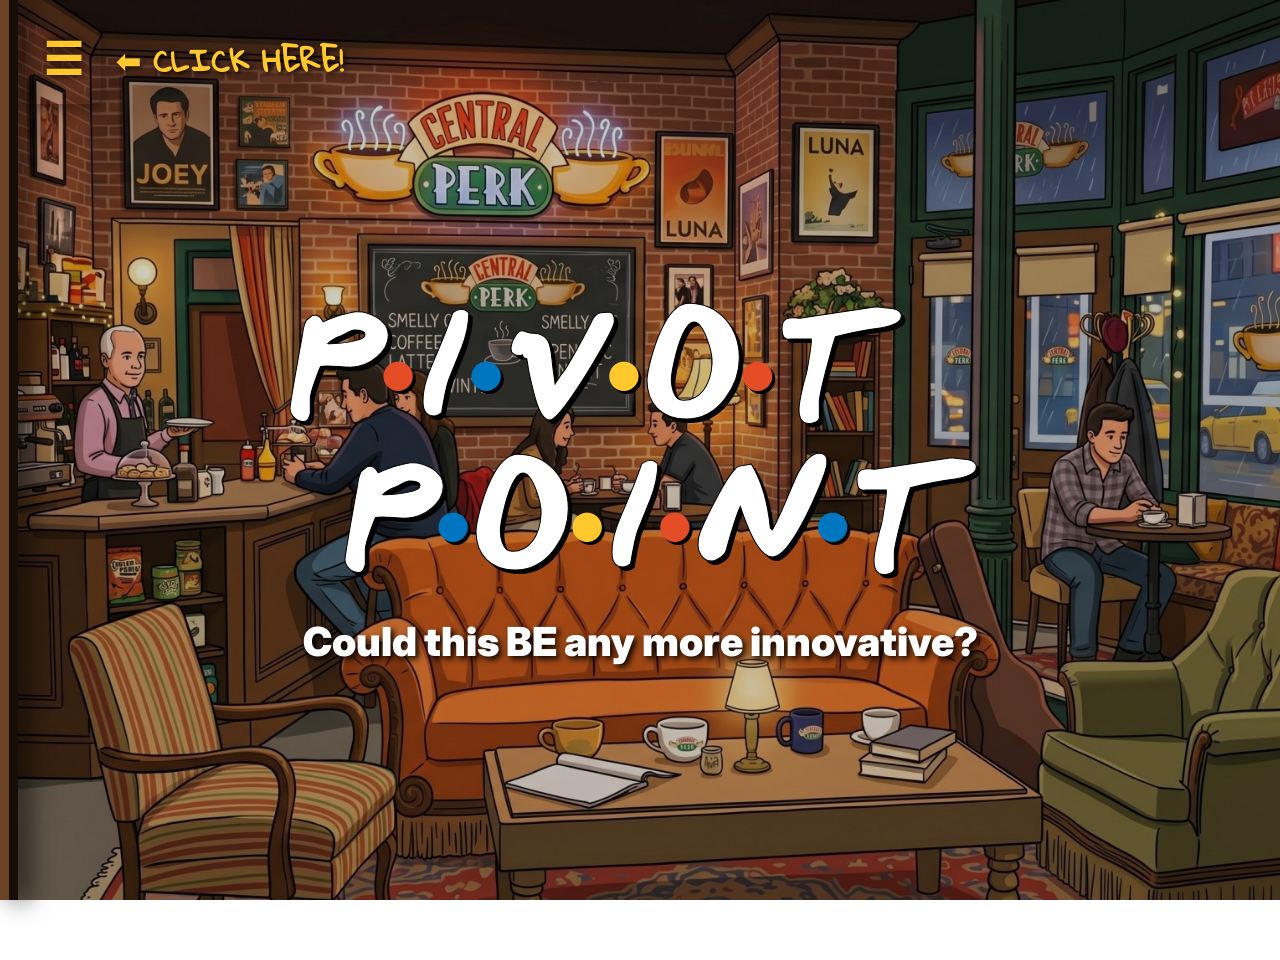
==== index.html @ 38294c1e "PIVOT! Replaced heavy images with compressed versions for speed" ====
<!DOCTYPE html>
<html lang="en">
<head>
    <meta charset="UTF-8">
    <meta name="viewport" content="width=device-width, initial-scale=1.0">
    <title>Pivot Point Hackathon</title>
    <link href="https://fonts.googleapis.com/css2?family=Gloria+Hallelujah&family=Inter:wght@400;600;800;900&display=swap" rel="stylesheet">
    <link rel="stylesheet" href="style.css">
</head>
<body id="main-body" class="bg-central-perk">

    <!-- Sidebar Navigation (Chalkboard Menu Style) -->
    <nav class="sidebar menu-card" id="sidebar">
        <div class="menu-inner-border"></div>
        <div class="sidebar-header">
            <button id="closeSidebar" class="close-btn">&times;</button>
        </div>
        <div class="menu-title">
            <h2>~ Menu ~</h2>
            <div class="menu-divider">☕</div>
        </div>
        <ul class="nav-links">
            <li><a href="#" class="nav-item active chalk-pink" data-section="home">Home</a></li>
            <li><a href="#" class="nav-item chalk-blue" data-section="about">About the Event</a></li>
            <li><a href="#" class="nav-item chalk-yellow" data-section="register">Register Now</a></li>
            <li><a href="#" class="nav-item chalk-green" data-section="help">Help</a></li>
            <li><a href="#" class="nav-item chalk-orange" data-section="faq">FAQs</a></li>
        </ul>
    </nav>

    <!-- Main Content Area -->
    <div class="main-wrapper">
        <header class="main-header">
            <button id="openSidebar" class="menu-btn">&#9776;</button>
            <span class="click-here-hint">⬅ CLICK HERE!</span>
        </header>

        <main class="content-container">
            <!-- SECTION 1: HOME -->
            <section id="home-section" class="content-section active home-centered">
                <div class="hero-title">
                    <h1 class="friends-title">
                        P<span class="dot red">•</span>I<span class="dot blue">•</span>V<span class="dot yellow">•</span>O<span class="dot red">•</span>T
                        &nbsp;
                        P<span class="dot blue">•</span>O<span class="dot yellow">•</span>I<span class="dot red">•</span>N<span class="dot blue">•</span>T
                    </h1>
                    <h3 class="tagline">Could this BE any more innovative?</h3>
                </div>
            </section>

            <!-- SECTION 2: ABOUT -->
            <section id="about-section" class="content-section">
                <div class="center-wrapper">
                    <div class="info-card">
                        <h2>About Pivot Point</h2>
                        <p class="friends-quote">"It’s a metaphor! You see, the code is like the girl in the veil..."</p>
                        <p>Dive deep into 8 hours of uninterrupted innovation. Pivot Point is where ideas come to life, or at least, where we try to get them to compile. Starts sharp at 9 AM! Swags and Refreshments for everyone. And if you face any issues, don't worry we'll be there for you!</p>
                    </div>
                </div>
            </section>

            <!-- SECTION 3: REGISTER -->
            <section id="register-section" class="content-section">
                <div class="center-wrapper">
                    <p class="friends-quote form-quote">"I'm gonna integrate, and compile, and I'm gonna have a working prototype... and I don't care about the warnings!"</p>
                    
                    <!-- MAIN REGISTRATION FORM -->
                    <form id="hackathonForm">
                        
                        <!-- Team Identity Section -->
                        <section class="form-card team-section">
                            <h2>The One With The Team Identity</h2>
                            <div class="form-grid">
                                <div class="form-group">
                                    <label for="teamName">Team Name *</label>
                                    <input type="text" id="teamName" required>
                                </div>
                                <div class="form-group">
                                    <label for="teamPin">Unique PIN (To edit later) *</label>
                                    <input type="password" id="teamPin" placeholder="e.g., 1234" required>
                                </div>
                            </div>
                        </section>

                        <!-- Hackathon Idea Section -->
                        <section class="form-card idea-section">
                            <h2>The Big Idea</h2>
                            <div class="form-group">
                                <label for="ideaTitle">Project Title *</label>
                                <input type="text" id="ideaTitle" required>
                            </div>
                            <div class="form-group full-width">
                                <label for="ideaDescription">Short Description *</label>
                                <textarea id="ideaDescription" rows="3" required></textarea>
                            </div>
                        </section>

                        <!-- Leader Section (The Ross) -->
                        <section class="form-card leader-section">
                            <h2>The Ross (Team Leader 1)</h2>
                            <div class="form-grid">
                                <div class="form-group">
                                    <label>Name *</label>
                                    <input type="text" id="leaderName" required>
                                </div>
                                <div class="form-group">
                                    <label>Email *</label>
                                    <input type="email" id="leaderEmail" required>
                                </div>
                                <div class="form-group">
                                    <label>Department *</label>
                                    <input type="text" id="leaderDept" placeholder="e.g., CSE" required>
                                </div>
                                <div class="form-group">
                                    <label>Enrollment Number *</label>
                                    <input type="text" id="leaderEnroll" required>
                                </div>
                                <div class="form-group">
                                    <label>Year *</label>
                                    <select id="leaderYear" required>
                                        <option value="" disabled selected>Select your year</option>
                                        <option value="1st Year">1st Year</option>
                                        <option value="2nd Year">2nd Year</option>
                                        <option value="3rd Year">3rd Year</option>
                                        <option value="4th Year">4th Year</option>
                                    </select>
                                </div>
                                <div class="form-group">
                                    <label>Discord ID *</label>
                                    <input type="text" id="leaderDiscord" placeholder="e.g., pivotmaster" required>
                                </div>
                                <div class="form-group">
                                    <label>Contact Number *</label>
                                    <input type="tel" id="leaderContact" required>
                                </div>
                                <div class="form-group">
                                    <label>WhatsApp Number *</label>
                                    <input type="tel" id="leaderWhatsapp" required>
                                </div>
                                <div class="form-group full-width">
                                    <label>Campus *</label>
                                    <select id="leaderCampus" required>
                                        <option value="" disabled selected>Select your campus</option>
                                        <option value="IEM NEWTOWN">IEM NEWTOWN</option>
                                        <option value="IEM SALTLAKE">IEM SALTLAKE</option>
                                        <option value="Other">Other</option>
                                    </select>
                                </div>
                            </div>
                        </section>

                        <!-- Dynamic Team Members Container -->
                        <div id="membersContainer"></div>

                        <!-- Controls -->
                        <div class="button-group">
                            <button type="button" id="addMemberBtn" class="btn-secondary">+ I'll Be There For You (Add Member)</button>
                            <button type="submit" id="submitBtn" class="btn-primary">PIVOT! (Submit Idea)</button>
                        </div>
                        <div id="statusMessage"></div>
                    </form>

                    <!-- VISUAL DIVIDER -->
                    <div class="card-divider">☕ ~ Or Manage Existing ~ ☕</div>

                    <!-- SECONDARY ACTIONS GRID -->
                    <div class="secondary-actions-grid">
                        
                        <!-- Edit Registration Card -->
                        <div class="form-card secondary-card">
                            <h2>Edit Registration</h2>
                            <p class="small-text">Add members to your team (Max 6 total).</p>
                            <form id="editForm">
                                <div class="form-group">
                                    <label>Leader's Email</label>
                                    <input type="email" id="editEmail" required>
                                </div>
                                <div class="form-group">
                                    <label>Unique PIN</label>
                                    <input type="password" id="editPin" required>
                                </div>
                                <button type="submit" class="btn-secondary">Unlock & Edit</button>
                                <div id="editStatusMessage"></div>
                            </form>
                        </div>

                        <!-- Check Registration Card -->
                        <div class="form-card secondary-card">
                            <h2>Check Status</h2>
                            <p class="small-text">Verify your team's application.</p>
                            <form id="checkForm">
                                <div class="form-group">
                                    <label>Leader's Email</label>
                                    <input type="email" id="checkEmail" required>
                                </div>
                                <button type="submit" class="btn-primary">Check Registration</button>
                                <div id="checkStatusMessage"></div>
                            </form>
                        </div>

                    </div>
                </div>
            </section>

            <!-- SECTION 4: HELP -->
            <section id="help-section" class="content-section">
                <div class="center-wrapper">
                    <div class="info-card">
                        <h2>Need Help? We're on a break.</h2>
                        <p class="friends-quote">"Smelly bug, smelly bug, what are they coding you?"</p>
                        <p>Just kidding. Reach out to our organizers if you get stuck, or if your code makes you want to cry like Rachel trying to make a trifle. Contact : Ipshita - 7044222721 | Vedanta - 9038101994 | Ujan - 9742509398 | Diprajit - 9875383377</p>
                    </div>
                </div>
            </section>

            <!-- SECTION 5: FAQs -->
            <section id="faq-section" class="content-section">
                <div class="center-wrapper">
                    <div class="info-card">
                        <h2>FAQs</h2>
                        <p class="friends-quote">"Could we BE anymore stuck on this logic?"</p>
                        <p><strong>Q: How many people can be on a team?</strong><br>A: You can have a maximum of 6 members per team (1 Team Leader and up to 5 additional members). Just like the iconic crew at Central Perk, six is the magic number! You can also compete with a smaller team if you prefer.</p>

                        <p><strong>Q: What if I don't have a full team yet?</strong><br>A: Don't worry, you won't be stuck playing "Bamboozled" alone! You can register your team now and use the Edit feature to add more friends later.</p>

                        <p><strong>Q: Are cross-campus or cross-year teams allowed?</strong><br>A: Absolutely! Whether you are a 1st-year from IEM Saltlake or a 4th-year from IEM Newtown, you can team up. Mixing years and departments makes for the best projects.</p>

                        <p><strong>Q: Do I need to be a coding expert to participate?</strong><br>A: Not at all! Pivot Point is a "build to learn" environment. Whether you are an AI/ML wizard or just starting in frontend, everyone is welcome!</p>

                        <p><strong>Q: Can we write code before the hackathon starts?</strong><br>A: All code must be written during the official 8-hour event. You can brainstorm and create UI wireframes beforehand, but the actual coding begins when the clock starts.</p>

                        <p><strong>Q: What should I bring to the event?</strong><br>A: Bring your laptop, charger, student ID, and any specific hardware you need, and plenty of enthusiasm. You may bring your own snacks and drinks!</p>
                    </div>
                </div>
            </section>

        </main>
    </div>

    <script type="module" src="script.js"></script>
</body>
</html>
---- style.css ----
/* --- 1. CUSTOM FONT LOAD --- */
@font-face {
    font-family: 'GabrielWeiss';
    src: url('assets/GabrielWeissFriendsFont.ttf.TTF') format('truetype');
    font-weight: normal;
    font-style: normal;
}

:root {
    --monica-purple: #745A89;
    --frame-yellow: #FFC82C;
    --central-perk-green: #3D604C;
    --friends-red: #E44D26;
    --friends-blue: #0076C0;
    --text-dark: #000; 
    --text-light: #fff;
    --overlay: rgba(0, 0, 0, 0.2); 
    
    /* Chalkboard Menu Colors */
    --board-bg: #2a2a2a; 
    --wood-border: #6b4226; 
    --chalk-dust: rgba(255, 255, 255, 0.2);
}

* { box-sizing: border-box; }

body {
    font-family: 'Inter', sans-serif;
    margin: 0;
    padding: 0;
    min-height: 100vh;
    color: var(--text-dark);
    transition: background-image 0.5s ease-in-out;
    background-attachment: fixed;
    background-size: cover;
    background-position: center;
}

/* Background Image Classes */
.bg-central-perk { background-image: linear-gradient(var(--overlay), var(--overlay)), url('assets/central_perk_bg.jpg.jpg'); }
.bg-ross { background-image: linear-gradient(var(--overlay), var(--overlay)), url('assets/ross_paleontology_bg.jpg.jpg'); }
.bg-monica { background-image: linear-gradient(var(--overlay), var(--overlay)), url('assets/monica_apartment_bg.jpg.jpg'); }
.bg-phoebe { background-image: linear-gradient(var(--overlay), var(--overlay)), url('assets/phoebe_smelly_cat_bg.jpg.jpg'); }
.bg-joeychan { background-image: linear-gradient(var(--overlay), var(--overlay)), url('assets/joey_chandler_bg.jpg.jpg'); }

/* --- TITLE STYLING --- */
.friends-title {
    font-family: 'GabrielWeiss', 'Arial Black', Impact, sans-serif;
    color: white;
    font-size: clamp(4rem, 10vw, 8rem);
    margin: 0;
    text-align: center;
    letter-spacing: 4px;
    -webkit-text-stroke: 1px black;
    text-shadow: 4px 4px 0px black;
}

.dot {
    font-size: 0.8em;
    -webkit-text-stroke: 0px; 
    text-shadow: 3px 3px 0px black; 
    margin: 0 2px;
}
.dot.red { color: var(--friends-red); }
.dot.blue { color: var(--friends-blue); }
.dot.yellow { color: var(--frame-yellow); }

.tagline {
    color: white;
    margin: 20px 0 0 0;
    font-weight: 900;
    font-size: clamp(1.5rem, 4vw, 2.5rem);
    text-align: center;
    text-shadow: 3px 3px 6px black; 
}

/* Main Layout & Floating Header */
.main-wrapper { display: flex; flex-direction: column; min-height: 100vh; }

.main-header {
    background: transparent;
    padding: 15px 25px;
    display: flex;
    align-items: center;
    position: fixed; 
    top: 0;
    left: 0;
    width: 100%;
    z-index: 90;
    pointer-events: none; 
}

.menu-btn {
    background: none;
    border: none;
    color: var(--frame-yellow);
    font-size: 45px;
    cursor: pointer;
    text-shadow: 0 0 8px black; 
    transition: transform 0.2s;
    pointer-events: auto; 
}
.menu-btn:hover { transform: scale(1.1); }

.content-container {
    flex-grow: 1;
    padding: 30px;
    max-width: 900px;
    margin: 0 auto;
    width: 100%;
    display: flex;
    flex-direction: column;
}

.content-section { display: none; }
.content-section.active {
    display: flex; 
    flex-direction: column;
    animation: fadeIn 0.5s;
    min-height: 100vh;
}

.center-wrapper { margin: auto; width: 100%; padding: 40px 0; }
.home-centered { justify-content: center; min-height: 80vh; }

@keyframes fadeIn {
    from { opacity: 0; transform: translateY(10px); }
    to { opacity: 1; transform: translateY(0); }
}

/* --- CHALKBOARD SIDEBAR --- */
.sidebar {
    height: 100%;
    width: 0; 
    position: fixed;
    z-index: 1000;
    top: 0;
    left: 0;
    overflow: hidden; 
    transition: 0.5s;
    background-color: var(--board-bg);
    border-right: 18px ridge var(--wood-border);
    box-shadow: inset -5px 0 15px rgba(0,0,0,0.8), 10px 0 25px rgba(0,0,0,0.7);
    display: flex;
    flex-direction: column; 
}

.menu-inner-border {
    position: absolute;
    top: 15px; bottom: 15px; left: 15px; right: 15px;
    border: 3px dashed var(--chalk-dust);
    pointer-events: none;
    z-index: 1;
}

.sidebar.open { width: 360px; }

.sidebar-header {
    display: flex;
    justify-content: flex-end;
    padding: 15px 25px 0 0;
    position: relative;
    z-index: 10;
    flex-shrink: 0;
}

.close-btn { background: none; border: none; color: white; font-size: 40px; cursor: pointer; }

.menu-title { text-align: center; position: relative; z-index: 10; margin-top: 10px; flex-shrink: 0; }
.menu-title h2 { font-family: 'Gloria Hallelujah', cursive; color: white; font-size: 3rem; margin: 0; text-shadow: 2px 2px 4px rgba(0,0,0,0.5); }
.menu-divider { font-size: 2.5rem; margin: 5px 0 20px 0; color: white; }

/* Scrollbar Styles */
.nav-links {
    list-style: none;
    padding: 0;
    margin: 0;
    position: relative;
    z-index: 10;
    flex-grow: 1;
    overflow-y: auto; 
    padding-bottom: 30px;
    scrollbar-width: thin;
    scrollbar-color: rgba(255, 255, 255, 0.4) transparent;
}
.nav-links::-webkit-scrollbar { width: 8px; }
.nav-links::-webkit-scrollbar-track { background: transparent; }
.nav-links::-webkit-scrollbar-thumb { background: rgba(255, 255, 255, 0.4); border-radius: 10px; }
.nav-links::-webkit-scrollbar-thumb:hover { background: rgba(255, 255, 255, 0.8); }

.nav-links li { margin: 20px 30px; }
.nav-links li a {
    font-family: 'Gloria Hallelujah', cursive;
    text-decoration: none;
    font-size: 1.8rem;
    display: block;
    padding: 10px;
    border-bottom: 2px dotted var(--chalk-dust); 
    transition: 0.3s;
    font-weight: bold;
    text-shadow: 1px 1px 2px rgba(0,0,0,0.8);
}
.chalk-pink { color: #ffb6c1 !important; }
.chalk-blue { color: #add8e6 !important; }
.chalk-yellow { color: #fdfd96 !important; }
.chalk-green { color: #90ee90 !important; }
.chalk-orange { color: #ffcc80 !important; }

.nav-links li a:hover, .nav-links li a.active {
    color: white !important;
    text-shadow: 0 0 10px currentColor; 
    transform: scale(1.05) rotate(-2deg);
    border-bottom: 2px solid white;
}

/* --- CARDS --- */
.info-card {
    background: rgba(255, 255, 255, 0.7); 
    padding: 50px;
    border-radius: 12px;
    border: 4px solid var(--central-perk-green);
    text-align: center;
    box-shadow: 0 10px 30px rgba(0,0,0,0.5);
}

.info-card p {
    font-size: 1.4rem; 
    line-height: 1.7;
    margin-bottom: 20px;
    color: #000; 
    font-weight: 800; 
    text-shadow: 1px 1px 3px white, -1px -1px 3px white; 
}

h2 {
    font-family: 'Gloria Hallelujah', cursive;
    color: var(--monica-purple);
    font-size: 3.2rem; 
    margin-top: 0;
    text-shadow: 2px 2px 0px white, -1px -1px 0px white; 
}

.friends-quote {
    font-family: 'Gloria Hallelujah', cursive;
    color: var(--friends-red);
    font-size: 1.8rem; 
    font-weight: bold;
    margin: 20px 0;
    line-height: 1.4;
    text-shadow: 2px 2px 0px white;
}

/* --- FORMS --- */
.form-quote {
    background: rgba(255, 255, 255, 0.75);
    padding: 20px;
    border-radius: 8px;
    text-align: center;
    border-left: 5px solid var(--friends-blue);
    box-shadow: 0 4px 6px rgba(0,0,0,0.3);
}

form { margin-top: 20px; width: 100%; }

.form-card {
    background: rgba(255, 255, 255, 0.75); 
    padding: 35px;
    border-radius: 8px;
    margin-bottom: 25px;
    box-shadow: 0 8px 20px rgba(0,0,0,0.4);
    border-left: 6px solid var(--monica-purple);
}

.form-card h2 {
    font-size: 2.6rem; 
    margin-top: 0;
    border-bottom: 3px dashed rgba(0,0,0,0.4); 
    padding-bottom: 15px;
}

.form-grid { display: grid; grid-template-columns: 1fr 1fr; gap: 20px; }
.form-group { display: flex; flex-direction: column; margin-bottom: 15px;}
.full-width { grid-column: 1 / -1; }

label { font-weight: 900; margin-bottom: 8px; font-size: 1.25rem; color: #000; text-shadow: 1px 1px 2px white; }

input, select, textarea {
    background: #ffffff; 
    padding: 12px;
    border: 2px solid #555;
    border-radius: 6px;
    font-family: 'Inter', sans-serif;
    font-size: 1.1rem; 
    color: #000;
    font-weight: bold;
}

input:focus, select:focus, textarea:focus {
    outline: none;
    border-color: var(--monica-purple);
    box-shadow: 0 0 10px rgba(116, 90, 137, 0.8);
}

button { 
    padding: 18px; 
    font-size: 1.4rem; 
    font-weight: 900; 
    border: none; 
    border-radius: 8px; 
    cursor: pointer; 
    transition: transform 0.2s, box-shadow 0.2s; 
    box-shadow: 0 6px 12px rgba(0,0,0,0.3);
}
button:active { transform: scale(0.98); }

.btn-secondary { background-color: var(--frame-yellow); color: var(--text-dark); }
.btn-primary { background-color: var(--central-perk-green); color: var(--text-light); }
.remove-btn { background-color: var(--friends-red); color: white; padding: 10px 15px; font-size: 1rem; float: right; margin-bottom: 10px; box-shadow: none;}

#statusMessage { margin-top: 20px; text-align: center; font-weight: bold; padding: 15px; border-radius: 4px; font-size: 1.3rem; }
.success { background-color: #d4edda; color: #155724; border: 2px solid #c3e6cb;}
.error { background-color: #f8d7da; color: #721c24; border: 2px solid #f5c6cb;}

/* --- SECONDARY CARDS --- */
.card-divider {
    font-family: 'Gloria Hallelujah', cursive;
    color: white;
    text-align: center;
    font-size: 2rem;
    margin: 60px 0 40px 0;
    text-shadow: 2px 2px 0px black;
    border-bottom: 3px dashed rgba(255, 255, 255, 0.5);
    padding-bottom: 20px;
}

.secondary-actions-grid { display: grid; grid-template-columns: 1fr 1fr; gap: 30px; margin-bottom: 40px; }
.secondary-card { margin-bottom: 0; display: flex; flex-direction: column; justify-content: flex-start; }
.secondary-card h2 { font-size: 2rem; border-bottom: 2px solid rgba(0,0,0,0.2); }
.secondary-card .small-text { font-size: 1.1rem; color: #000; font-weight: bold; margin-top: -5px; margin-bottom: 20px; text-shadow: 1px 1px 2px white; }
.secondary-card button { margin-top: 10px; width: 100%; }

#editStatusMessage, #checkStatusMessage { margin-top: 15px; text-align: center; font-weight: bold; padding: 10px; border-radius: 4px; font-size: 1.1rem; }

/* --- MENU CLICK HINT --- */
.click-here-hint {
    font-family: 'Gloria Hallelujah', cursive;
    color: var(--frame-yellow);
    font-size: 1.8rem;
    font-weight: bold;
    margin-left: 15px;
    text-shadow: 2px 2px 4px rgba(0,0,0,0.8);
    pointer-events: none; /* So they can click through it */
    animation: pointBounce 1.5s infinite;
}

/* Adds a subtle side-to-side bouncing animation */
@keyframes pointBounce {
    0%, 100% { transform: translateX(0); }
    50% { transform: translateX(-10px); color: white; }
}

@media (max-width: 768px) {
    .form-grid { grid-template-columns: 1fr; }
    .sidebar.open { width: 100%; } 
    .friends-title { font-size: 3rem; }
    .secondary-actions-grid { grid-template-columns: 1fr; }
}
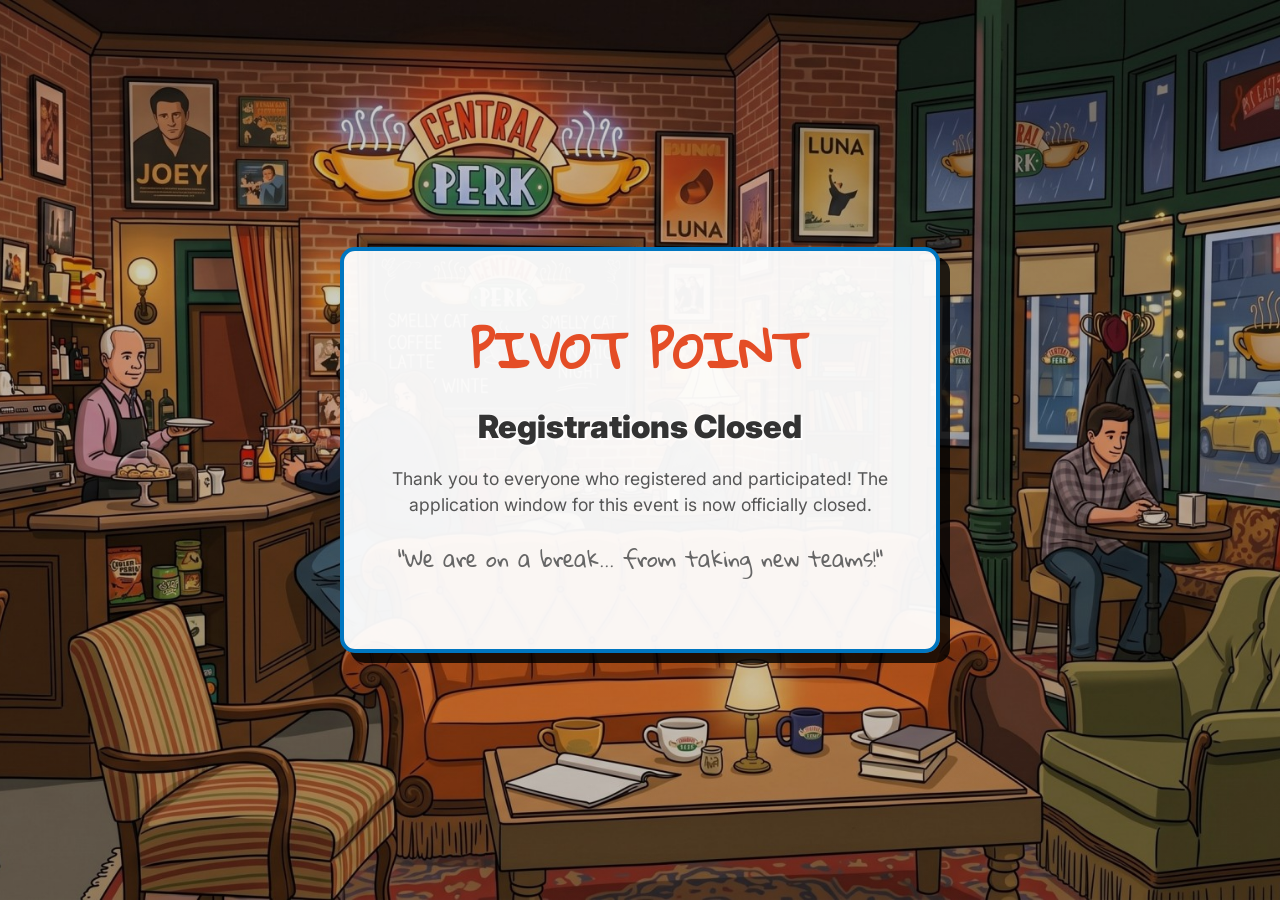
==== commit 117d17a8: "Closed registrations for the hackathon" ====
--- a/index.html
+++ b/index.html
@@ -3,240 +3,63 @@
 <head>
     <meta charset="UTF-8">
     <meta name="viewport" content="width=device-width, initial-scale=1.0">
-    <title>Pivot Point Hackathon</title>
+    <title>Pivot Point Hackathon - Closed</title>
     <link href="https://fonts.googleapis.com/css2?family=Gloria+Hallelujah&family=Inter:wght@400;600;800;900&display=swap" rel="stylesheet">
     <link rel="stylesheet" href="style.css">
+    <style>
+        /* Centers the card perfectly on the screen */
+        .closed-container {
+            display: flex;
+            justify-content: center;
+            align-items: center;
+            min-height: 100vh;
+            padding: 20px;
+        }
+        .closed-card {
+            background: rgba(255, 255, 255, 0.95);
+            padding: 50px 30px;
+            border-radius: 15px;
+            border: 4px solid var(--friends-blue, #0000ff); /* Falls back to standard blue if variable fails */
+            text-align: center;
+            max-width: 600px;
+            box-shadow: 10px 10px 0px rgba(0,0,0,0.8);
+        }
+        .closed-card h1 {
+            font-family: 'Gloria Hallelujah', cursive;
+            color: var(--friends-red, #ff0000);
+            font-size: 3rem;
+            margin-top: 0;
+            margin-bottom: 10px;
+        }
+        .closed-card h2 {
+            font-family: 'Inter', sans-serif;
+            color: #333;
+            font-size: 2rem;
+            margin-bottom: 20px;
+            font-weight: 900;
+        }
+        .closed-card p {
+            font-family: 'Inter', sans-serif;
+            font-size: 1.1rem;
+            color: #555;
+            line-height: 1.5;
+            margin-bottom: 25px;
+        }
+        .friends-joke {
+            font-family: 'Gloria Hallelujah', cursive !important;
+            font-size: 1.3rem !important;
+            color: #666 !important;
+        }
+    </style>
 </head>
-<body id="main-body" class="bg-central-perk">
-
-    <!-- Sidebar Navigation (Chalkboard Menu Style) -->
-    <nav class="sidebar menu-card" id="sidebar">
-        <div class="menu-inner-border"></div>
-        <div class="sidebar-header">
-            <button id="closeSidebar" class="close-btn">&times;</button>
+<body class="bg-central-perk">
+    <div class="closed-container">
+        <div class="closed-card">
+            <h1>PIVOT POINT</h1>
+            <h2>Registrations Closed</h2>
+            <p>Thank you to everyone who registered and participated! The application window for this event is now officially closed.</p>
+            <p class="friends-joke">"We are on a break... from taking new teams!"</p>
         </div>
-        <div class="menu-title">
-            <h2>~ Menu ~</h2>
-            <div class="menu-divider">☕</div>
-        </div>
-        <ul class="nav-links">
-            <li><a href="#" class="nav-item active chalk-pink" data-section="home">Home</a></li>
-            <li><a href="#" class="nav-item chalk-blue" data-section="about">About the Event</a></li>
-            <li><a href="#" class="nav-item chalk-yellow" data-section="register">Register Now</a></li>
-            <li><a href="#" class="nav-item chalk-green" data-section="help">Help</a></li>
-            <li><a href="#" class="nav-item chalk-orange" data-section="faq">FAQs</a></li>
-        </ul>
-    </nav>
-
-    <!-- Main Content Area -->
-    <div class="main-wrapper">
-        <header class="main-header">
-            <button id="openSidebar" class="menu-btn">&#9776;</button>
-            <span class="click-here-hint">⬅ CLICK HERE!</span>
-        </header>
-
-        <main class="content-container">
-            <!-- SECTION 1: HOME -->
-            <section id="home-section" class="content-section active home-centered">
-                <div class="hero-title">
-                    <h1 class="friends-title">
-                        P<span class="dot red">•</span>I<span class="dot blue">•</span>V<span class="dot yellow">•</span>O<span class="dot red">•</span>T
-                        &nbsp;
-                        P<span class="dot blue">•</span>O<span class="dot yellow">•</span>I<span class="dot red">•</span>N<span class="dot blue">•</span>T
-                    </h1>
-                    <h3 class="tagline">Could this BE any more innovative?</h3>
-                </div>
-            </section>
-
-            <!-- SECTION 2: ABOUT -->
-            <section id="about-section" class="content-section">
-                <div class="center-wrapper">
-                    <div class="info-card">
-                        <h2>About Pivot Point</h2>
-                        <p class="friends-quote">"It’s a metaphor! You see, the code is like the girl in the veil..."</p>
-                        <p>Dive deep into 8 hours of uninterrupted innovation. Pivot Point is where ideas come to life, or at least, where we try to get them to compile. Starts sharp at 9 AM! Swags and Refreshments for everyone. And if you face any issues, don't worry we'll be there for you!</p>
-                    </div>
-                </div>
-            </section>
-
-            <!-- SECTION 3: REGISTER -->
-            <section id="register-section" class="content-section">
-                <div class="center-wrapper">
-                    <p class="friends-quote form-quote">"I'm gonna integrate, and compile, and I'm gonna have a working prototype... and I don't care about the warnings!"</p>
-                    
-                    <!-- MAIN REGISTRATION FORM -->
-                    <form id="hackathonForm">
-                        
-                        <!-- Team Identity Section -->
-                        <section class="form-card team-section">
-                            <h2>The One With The Team Identity</h2>
-                            <div class="form-grid">
-                                <div class="form-group">
-                                    <label for="teamName">Team Name *</label>
-                                    <input type="text" id="teamName" required>
-                                </div>
-                                <div class="form-group">
-                                    <label for="teamPin">Unique PIN (To edit later) *</label>
-                                    <input type="password" id="teamPin" placeholder="e.g., 1234" required>
-                                </div>
-                            </div>
-                        </section>
-
-                        <!-- Hackathon Idea Section -->
-                        <section class="form-card idea-section">
-                            <h2>The Big Idea</h2>
-                            <div class="form-group">
-                                <label for="ideaTitle">Project Title *</label>
-                                <input type="text" id="ideaTitle" required>
-                            </div>
-                            <div class="form-group full-width">
-                                <label for="ideaDescription">Short Description *</label>
-                                <textarea id="ideaDescription" rows="3" required></textarea>
-                            </div>
-                        </section>
-
-                        <!-- Leader Section (The Ross) -->
-                        <section class="form-card leader-section">
-                            <h2>The Ross (Team Leader 1)</h2>
-                            <div class="form-grid">
-                                <div class="form-group">
-                                    <label>Name *</label>
-                                    <input type="text" id="leaderName" required>
-                                </div>
-                                <div class="form-group">
-                                    <label>Email *</label>
-                                    <input type="email" id="leaderEmail" required>
-                                </div>
-                                <div class="form-group">
-                                    <label>Department *</label>
-                                    <input type="text" id="leaderDept" placeholder="e.g., CSE" required>
-                                </div>
-                                <div class="form-group">
-                                    <label>Enrollment Number *</label>
-                                    <input type="text" id="leaderEnroll" required>
-                                </div>
-                                <div class="form-group">
-                                    <label>Year *</label>
-                                    <select id="leaderYear" required>
-                                        <option value="" disabled selected>Select your year</option>
-                                        <option value="1st Year">1st Year</option>
-                                        <option value="2nd Year">2nd Year</option>
-                                        <option value="3rd Year">3rd Year</option>
-                                        <option value="4th Year">4th Year</option>
-                                    </select>
-                                </div>
-                                <div class="form-group">
-                                    <label>Discord ID *</label>
-                                    <input type="text" id="leaderDiscord" placeholder="e.g., pivotmaster" required>
-                                </div>
-                                <div class="form-group">
-                                    <label>Contact Number *</label>
-                                    <input type="tel" id="leaderContact" required>
-                                </div>
-                                <div class="form-group">
-                                    <label>WhatsApp Number *</label>
-                                    <input type="tel" id="leaderWhatsapp" required>
-                                </div>
-                                <div class="form-group full-width">
-                                    <label>Campus *</label>
-                                    <select id="leaderCampus" required>
-                                        <option value="" disabled selected>Select your campus</option>
-                                        <option value="IEM NEWTOWN">IEM NEWTOWN</option>
-                                        <option value="IEM SALTLAKE">IEM SALTLAKE</option>
-                                        <option value="Other">Other</option>
-                                    </select>
-                                </div>
-                            </div>
-                        </section>
-
-                        <!-- Dynamic Team Members Container -->
-                        <div id="membersContainer"></div>
-
-                        <!-- Controls -->
-                        <div class="button-group">
-                            <button type="button" id="addMemberBtn" class="btn-secondary">+ I'll Be There For You (Add Member)</button>
-                            <button type="submit" id="submitBtn" class="btn-primary">PIVOT! (Submit Idea)</button>
-                        </div>
-                        <div id="statusMessage"></div>
-                    </form>
-
-                    <!-- VISUAL DIVIDER -->
-                    <div class="card-divider">☕ ~ Or Manage Existing ~ ☕</div>
-
-                    <!-- SECONDARY ACTIONS GRID -->
-                    <div class="secondary-actions-grid">
-                        
-                        <!-- Edit Registration Card -->
-                        <div class="form-card secondary-card">
-                            <h2>Edit Registration</h2>
-                            <p class="small-text">Add members to your team (Max 6 total).</p>
-                            <form id="editForm">
-                                <div class="form-group">
-                                    <label>Leader's Email</label>
-                                    <input type="email" id="editEmail" required>
-                                </div>
-                                <div class="form-group">
-                                    <label>Unique PIN</label>
-                                    <input type="password" id="editPin" required>
-                                </div>
-                                <button type="submit" class="btn-secondary">Unlock & Edit</button>
-                                <div id="editStatusMessage"></div>
-                            </form>
-                        </div>
-
-                        <!-- Check Registration Card -->
-                        <div class="form-card secondary-card">
-                            <h2>Check Status</h2>
-                            <p class="small-text">Verify your team's application.</p>
-                            <form id="checkForm">
-                                <div class="form-group">
-                                    <label>Leader's Email</label>
-                                    <input type="email" id="checkEmail" required>
-                                </div>
-                                <button type="submit" class="btn-primary">Check Registration</button>
-                                <div id="checkStatusMessage"></div>
-                            </form>
-                        </div>
-
-                    </div>
-                </div>
-            </section>
-
-            <!-- SECTION 4: HELP -->
-            <section id="help-section" class="content-section">
-                <div class="center-wrapper">
-                    <div class="info-card">
-                        <h2>Need Help? We're on a break.</h2>
-                        <p class="friends-quote">"Smelly bug, smelly bug, what are they coding you?"</p>
-                        <p>Just kidding. Reach out to our organizers if you get stuck, or if your code makes you want to cry like Rachel trying to make a trifle. Contact : Ipshita - 7044222721 | Vedanta - 9038101994 | Ujan - 9742509398 | Diprajit - 9875383377</p>
-                    </div>
-                </div>
-            </section>
-
-            <!-- SECTION 5: FAQs -->
-            <section id="faq-section" class="content-section">
-                <div class="center-wrapper">
-                    <div class="info-card">
-                        <h2>FAQs</h2>
-                        <p class="friends-quote">"Could we BE anymore stuck on this logic?"</p>
-                        <p><strong>Q: How many people can be on a team?</strong><br>A: You can have a maximum of 6 members per team (1 Team Leader and up to 5 additional members). Just like the iconic crew at Central Perk, six is the magic number! You can also compete with a smaller team if you prefer.</p>
-
-                        <p><strong>Q: What if I don't have a full team yet?</strong><br>A: Don't worry, you won't be stuck playing "Bamboozled" alone! You can register your team now and use the Edit feature to add more friends later.</p>
-
-                        <p><strong>Q: Are cross-campus or cross-year teams allowed?</strong><br>A: Absolutely! Whether you are a 1st-year from IEM Saltlake or a 4th-year from IEM Newtown, you can team up. Mixing years and departments makes for the best projects.</p>
-
-                        <p><strong>Q: Do I need to be a coding expert to participate?</strong><br>A: Not at all! Pivot Point is a "build to learn" environment. Whether you are an AI/ML wizard or just starting in frontend, everyone is welcome!</p>
-
-                        <p><strong>Q: Can we write code before the hackathon starts?</strong><br>A: All code must be written during the official 8-hour event. You can brainstorm and create UI wireframes beforehand, but the actual coding begins when the clock starts.</p>
-
-                        <p><strong>Q: What should I bring to the event?</strong><br>A: Bring your laptop, charger, student ID, and any specific hardware you need, and plenty of enthusiasm. You may bring your own snacks and drinks!</p>
-                    </div>
-                </div>
-            </section>
-
-        </main>
     </div>
-
-    <script type="module" src="script.js"></script>
 </body>
 </html>
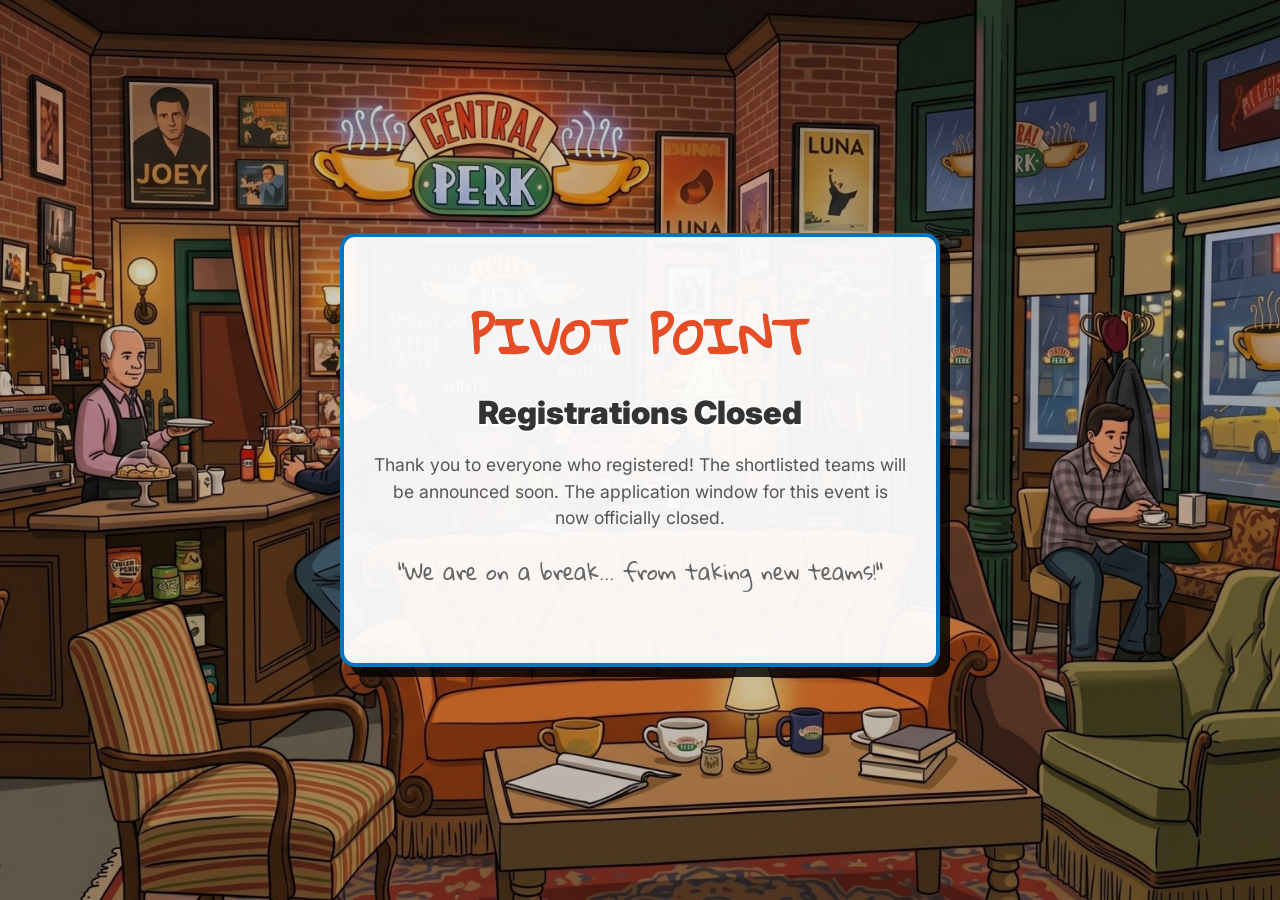
==== commit 4f08caf3: "Closed registrations for the hackathon" ====
--- a/index.html
+++ b/index.html
@@ -57,7 +57,7 @@
         <div class="closed-card">
             <h1>PIVOT POINT</h1>
             <h2>Registrations Closed</h2>
-            <p>Thank you to everyone who registered and participated! The application window for this event is now officially closed.</p>
+            <p>Thank you to everyone who registered! The shortlisted teams will be announced soon. The application window for this event is now officially closed.</p>
             <p class="friends-joke">"We are on a break... from taking new teams!"</p>
         </div>
     </div>
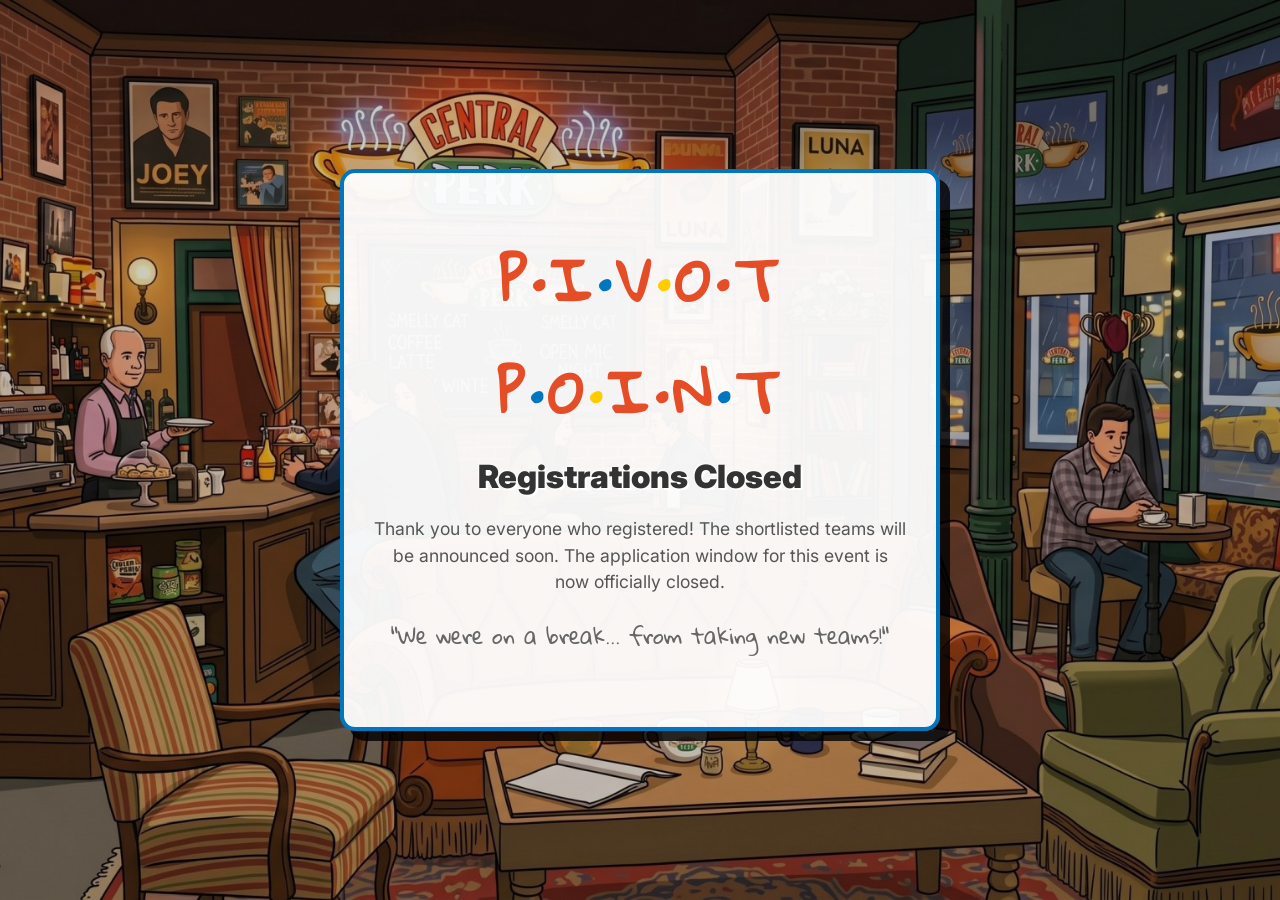
==== commit 9b47f13d: "Closed registrations for the hackathon" ====
--- a/index.html
+++ b/index.html
@@ -19,17 +19,19 @@
             background: rgba(255, 255, 255, 0.95);
             padding: 50px 30px;
             border-radius: 15px;
-            border: 4px solid var(--friends-blue, #0000ff); /* Falls back to standard blue if variable fails */
+            border: 4px solid var(--friends-blue, #0000ff); 
             text-align: center;
             max-width: 600px;
             box-shadow: 10px 10px 0px rgba(0,0,0,0.8);
         }
         .closed-card h1 {
-            font-family: 'Gloria Hallelujah', cursive;
+            /* Calling your custom Gabriel Weiss font */
+            font-family: 'Gabriel Weiss Friends Font', 'Gabriel Weiss', 'Gloria Hallelujah', cursive;
             color: var(--friends-red, #ff0000);
-            font-size: 3rem;
+            font-size: 3.5rem; 
             margin-top: 0;
             margin-bottom: 10px;
+            letter-spacing: 3px;
         }
         .closed-card h2 {
             font-family: 'Inter', sans-serif;
@@ -55,10 +57,17 @@
 <body class="bg-central-perk">
     <div class="closed-container">
         <div class="closed-card">
-            <h1>PIVOT POINT</h1>
+            
+            <!-- Added the colored dots back in for the authentic look -->
+            <h1>
+                P<span style="color: var(--friends-red, #ff0000);">•</span>I<span style="color: var(--friends-blue, #0000ff);">•</span>V<span style="color: var(--friends-yellow, #ffcc00);">•</span>O<span style="color: var(--friends-red, #ff0000);">•</span>T
+                <br>
+                P<span style="color: var(--friends-blue, #0000ff);">•</span>O<span style="color: var(--friends-yellow, #ffcc00);">•</span>I<span style="color: var(--friends-red, #ff0000);">•</span>N<span style="color: var(--friends-blue, #0000ff);">•</span>T
+            </h1>
+            
             <h2>Registrations Closed</h2>
             <p>Thank you to everyone who registered! The shortlisted teams will be announced soon. The application window for this event is now officially closed.</p>
-            <p class="friends-joke">"We are on a break... from taking new teams!"</p>
+            <p class="friends-joke">"We were on a break... from taking new teams!"</p>
         </div>
     </div>
 </body>
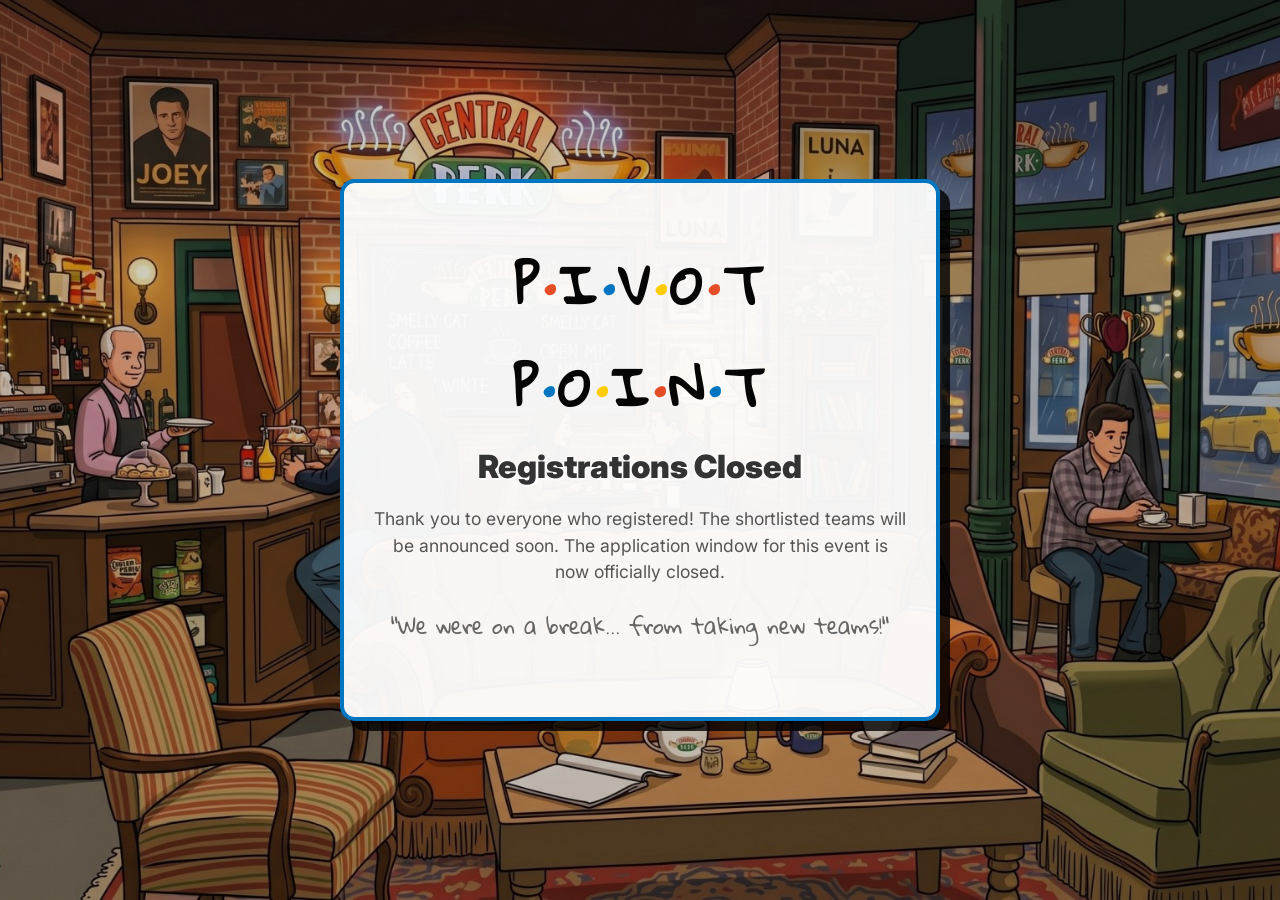
==== commit e21cb50f: "Closed registrations for the hackathon" ====
--- a/index.html
+++ b/index.html
@@ -27,11 +27,11 @@
         .closed-card h1 {
             /* Calling your custom Gabriel Weiss font */
             font-family: 'Gabriel Weiss Friends Font', 'Gabriel Weiss', 'Gloria Hallelujah', cursive;
-            color: var(--friends-red, #ff0000);
-            font-size: 3.5rem; 
+            color: var(--friends-black, #050505);
+            font-size: 3.2rem; 
             margin-top: 0;
             margin-bottom: 10px;
-            letter-spacing: 3px;
+            letter-spacing: 2.3px;
         }
         .closed-card h2 {
             font-family: 'Inter', sans-serif;
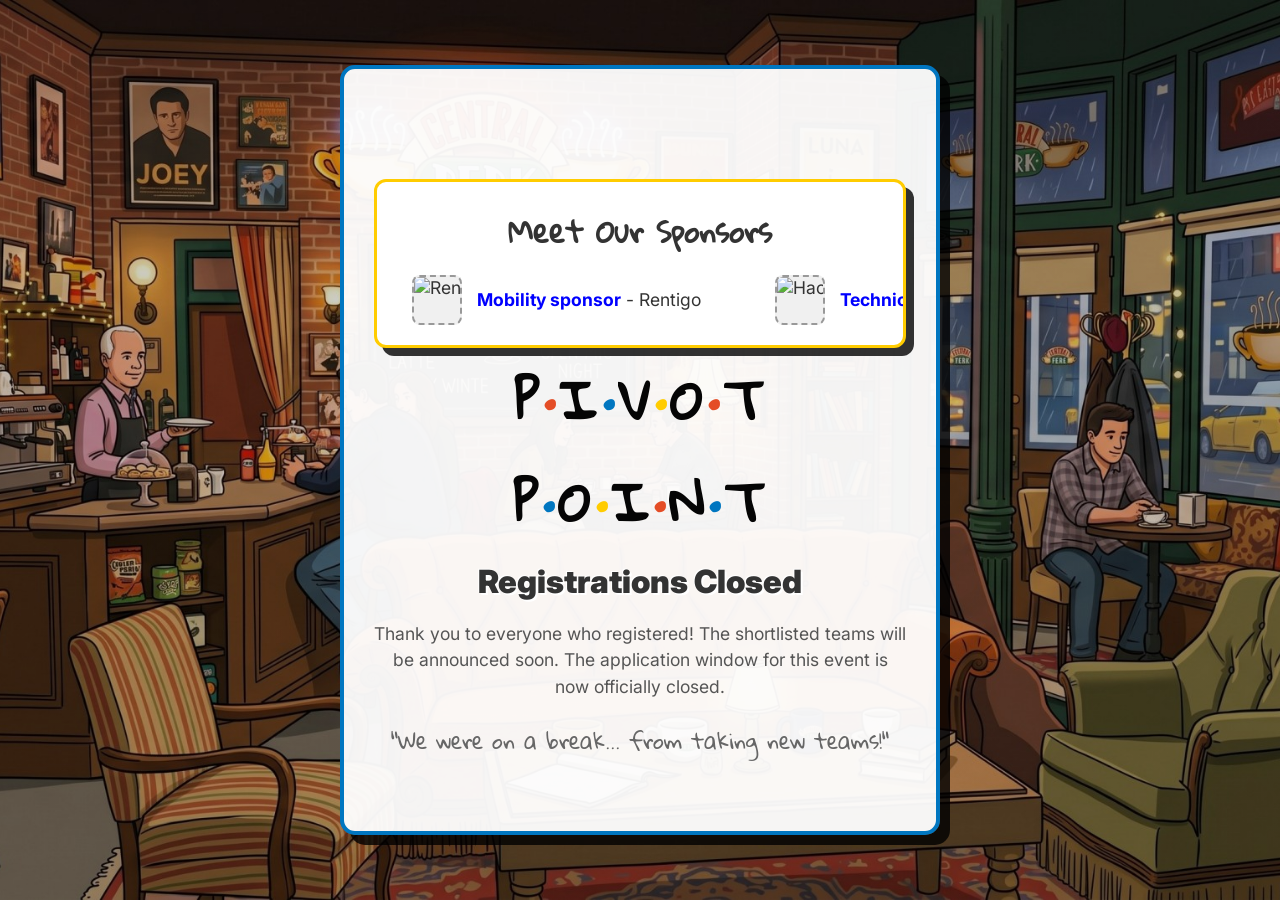
==== commit 72abbed5: "Added Sponsors" ====
--- a/index.html
+++ b/index.html
@@ -7,6 +7,83 @@
     <link href="https://fonts.googleapis.com/css2?family=Gloria+Hallelujah&family=Inter:wght@400;600;800;900&display=swap" rel="stylesheet">
     <link rel="stylesheet" href="style.css">
     <style>
+
+        /* Meet Our Sponsors Marquee Styles */
+        .sponsors-wrapper {
+            margin-top: 60px;
+            width: 100%;
+            max-width: 900px;
+            background: rgb(255, 255, 255);
+            padding: 20px 0;
+            border-radius: 12px;
+            box-shadow: 8px 8px 0px rgba(0,0,0,0.8);
+            border: 3px solid #ffcc00; /* Friends yellow */
+            overflow: hidden;
+        }
+
+        .sponsors-title {
+            font-family: 'Gloria Hallelujah', cursive;
+            text-align: center;
+            font-size: 1.8rem;
+            color: #333;
+            margin-top: 0;
+            margin-bottom: 15px;
+        }
+
+        .marquee-container {
+            width: 100%;
+            overflow: hidden;
+            white-space: nowrap;
+            position: relative;
+        }
+
+        .marquee-content {
+            display: inline-block;
+            /* 20s for a smooth, readable scrolling speed */
+            animation: marquee 20s linear infinite; 
+        }
+
+        /* Pauses the scrolling when a user hovers over it */
+        .marquee-content:hover {
+            animation-play-state: paused;
+        }
+
+        @keyframes marquee {
+            0% { transform: translateX(0); }
+            100% { transform: translateX(-50%); }
+        }
+
+        .sponsor-card {
+            display: inline-flex;
+            align-items: center;
+            margin: 0 35px;
+            font-family: 'Inter', sans-serif;
+            font-size: 1.1rem;
+            color: #333;
+        }
+
+        .sponsor-logo-placeholder {
+            width: 50px;
+            height: 50px;
+            background-color: #f0f0f0;
+            border: 2px dashed #999;
+            border-radius: 8px;
+            margin-right: 15px;
+            display: flex;
+            align-items: center;
+            justify-content: center;
+            overflow: hidden;
+        }
+
+        .sponsor-logo-placeholder img {
+            width: 100%;
+            height: 100%;
+            object-fit: contain; /* Ensures logos maintain their aspect ratio */
+        }
+
+        .sponsor-card strong {
+            color: #0000ff; /* Friends blue */
+        }
         /* Centers the card perfectly on the screen */
         .closed-container {
             display: flex;
@@ -57,6 +134,65 @@
 <body class="bg-central-perk">
     <div class="closed-container">
         <div class="closed-card">
+            <!-- NEW SPONSORS TICKER -->
+                <div class="sponsors-wrapper">
+                    <h3 class="sponsors-title">Meet Our Sponsors</h3>
+                    <div class="marquee-container">
+                        <div class="marquee-content">
+                            <!-- Group 1 -->
+                            <div class="sponsor-card">
+                                <div class="sponsor-logo-placeholder">
+                                    <img src="https://encrypted-tbn0.gstatic.com/images?q=tbn:ANd9GcTOx7ibUueQUyiF2qfciZahn1DemCYTx3yi6MkkypQSG7T-cmARfJBjOZbV&s=10" alt="Rentigo Logo">
+                                </div>
+                                <span><strong>Mobility sponsor</strong> - Rentigo</span>
+                            </div>
+                            <div class="sponsor-card">
+                                <div class="sponsor-logo-placeholder">
+                                    <img src="https://www.hacknest.co.in/hacknest-logo.png" alt="HackNest Logo">
+                                </div>
+                                <span><strong>Technical sponsor</strong> - HackNest</span>
+                            </div>
+                            <div class="sponsor-card">
+                                <div class="sponsor-logo-placeholder">
+                                    <img src="https://ik.imagekit.io/3toclb9et/2.png?updatedAt=1759691211226" alt="Zynvosocial Logo">
+                                </div>
+                                <span><strong>Community partner</strong> - Zynvosocial</span>
+                            </div>
+                            <div class="sponsor-card">
+                                <div class="sponsor-logo-placeholder">
+                                    <img src="https://encrypted-tbn0.gstatic.com/images?q=tbn:ANd9GcRXvwtFjgBuBTs8bCnxscb-XmraM12J_I7otRznfGXhEc8kMb_WsaslBWPa&s=10" alt="Mercy for Animals Logo">
+                                </div>
+                                <span><strong>Goodies partner</strong> - Mercy for Animals</span>
+                            </div>
+
+                            <!-- Group 2 (Duplicated for a seamless infinite scroll) -->
+                            <div class="sponsor-card">
+                                <div class="sponsor-logo-placeholder">
+                                    <img src="https://encrypted-tbn0.gstatic.com/images?q=tbn:ANd9GcTOx7ibUueQUyiF2qfciZahn1DemCYTx3yi6MkkypQSG7T-cmARfJBjOZbV&s=10" alt="Rentigo Logo">
+                                </div>
+                                <span><strong>Mobility sponsor</strong> - Rentigo</span>
+                            </div>
+                            <div class="sponsor-card">
+                                <div class="sponsor-logo-placeholder">
+                                    <img src="https://www.hacknest.co.in/hacknest-logo.png" alt="HackNest Logo">
+                                </div>
+                                <span><strong>Technical sponsor</strong> - HackNest</span>
+                            </div>
+                            <div class="sponsor-card">
+                                <div class="sponsor-logo-placeholder">
+                                    <img src="https://ik.imagekit.io/3toclb9et/2.png?updatedAt=1759691211226" alt="Zynvosocial Logo">
+                                </div>
+                                <span><strong>Community partner</strong> - Zynvosocial</span>
+                            </div>
+                            <div class="sponsor-card">
+                                <div class="sponsor-logo-placeholder">
+                                    <img src="" alt="Mercy for Animals Logo">
+                                </div>
+                                <span><strong>Goodies partner</strong> - Mercy for Animals</span>
+                            </div>
+                        </div>
+                    </div>
+                </div>
             
             <!-- Added the colored dots back in for the authentic look -->
             <h1>
@@ -70,5 +206,6 @@
             <p class="friends-joke">"We were on a break... from taking new teams!"</p>
         </div>
     </div>
+    <script type="module" src="script.js"></script>
 </body>
 </html>
